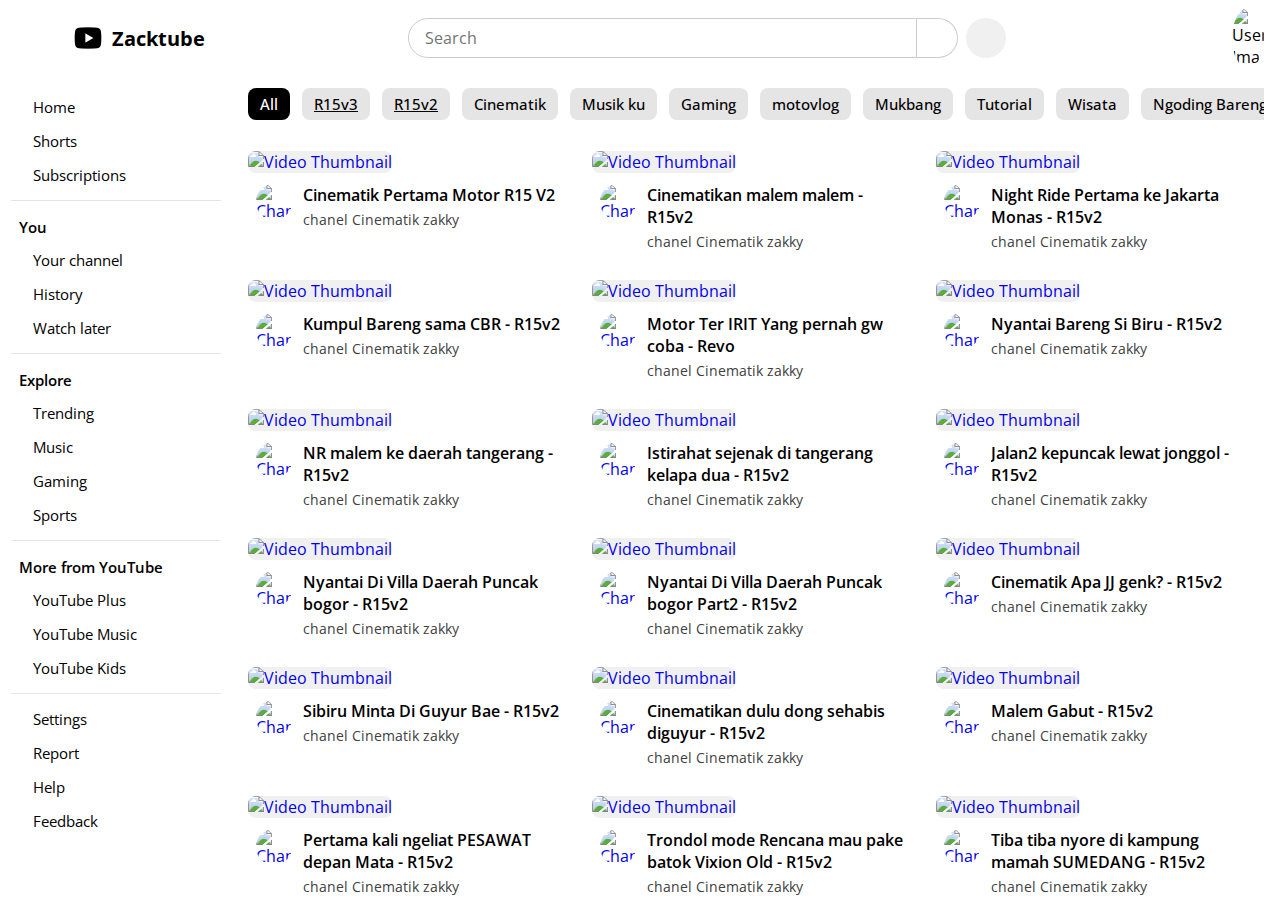
==== index.html @ d4128d21 "Add files via upload" ====
<!DOCTYPE html>
<!-- Coding By CodingNepal - www.codingnepalweb.com -->
<html lang="en">
  <head>
    <meta charset="UTF-8" />
    <meta name="viewport" content="width=device-width, initial-scale=1.0" />
    <title>ZackTube Site</title>
    <!-- Linking Unicons For Icons -->
    <link rel="stylesheet" href="https://unicons.iconscout.com/release/v4.0.8/css/line.css" />
    <link rel="stylesheet" href="style.css" />
  </head>
  <body class="sidebar-hidden">
    <div class="container">
      <!-- Header / Navbar -->
      <header>
        <nav class="navbar">
          <div class="nav-section nav-left">
            <button class="nav-button menu-button">
              <i class="uil uil-bars"></i>
            </button>
            <a href="#" class="nav-logo">
              <img src="7.png" alt="Logo" class="logo-image" />
              <h2 class="logo-text">Zacktube</h2>
            </a>
          </div>

          <div class="nav-section">
            <button class="nav-button search-back-button" id="search-back-button">
              <i class="uil uil-arrow-left"></i>
            </button>
          </div>

          <div class="nav-section nav-center">
            <form action="#" class="search-form">
              <input type="search" placeholder="Search" class="search-input" required />
              <button class="nav-button search-button">
                <i class="uil uil-search"></i>
              </button>
            </form>
            <button class="nav-button mic-button">
              <i class="uil uil-microphone"></i>
            </button>
          </div>

          <div class="nav-section nav-right">
            <button class="nav-button search-button" id="search-button">
              <i class="uil uil-search"></i>
            </button>
            <button class="nav-button theme-button">
              <i class="uil uil-moon"></i>
            </button>
            <img src="images/user.jpg" alt="User Image" class="user-image" />
          </div>
        </nav>
      </header>

      <!-- Main Layout -->
      <main class="main-layout">
        <div class="screen-overlay"></div>

        <!-- Sidebar -->
        <aside class="sidebar">
          <div class="nav-section nav-left">
            <button class="nav-button menu-button">
              <i class="uil uil-bars"></i>
            </button>
            <a href="#" class="nav-logo">
              <img src="images/logo.jpg
              
              
              
              
              
              
              
              
              
              
              
              
              
            
              " alt="Logo" class="logo-image" />
              <h2 class="logo-text">ZackTube</h2>
            </a>
          </div>

          <div class="links-container">
            <div class="link-section">
              <a href="[base64].html" class="link-item"> <i class="uil uil-estate"></i> Home </a>
              <a href="#" class="link-item"> <i class="uil uil-video"></i> Shorts </a>
              <a href="#" class="link-item"> <i class="uil uil-tv-retro"></i> Subscriptions </a>
            </div>
            <div class="section-separator"></div>

            <div class="link-section">
              <h4 class="section-title">You</h4>
              <a href="#" class="link-item"> <i class="uil uil-user-square"></i> Your channel </a>
              <a href="#" class="link-item"> <i class="uil uil-history"></i> History </a>
              <a href="#" class="link-item"> <i class="uil uil-clock"></i> Watch later </a>
            </div>
            <div class="section-separator"></div>

            <div class="link-section">
              <h4 class="section-title">Explore</h4>
              <a href="#" class="link-item"> <i class="uil uil-fire"></i> Trending </a>
              <a href="#" class="link-item"> <i class="uil uil-music"></i> Music </a>
              <a href="#" class="link-item"> <i class="uil uil-basketball"></i> Gaming </a>
              <a href="#" class="link-item"> <i class="uil uil-trophy"></i> Sports </a>
            </div>
            <div class="section-separator"></div>

            <div class="link-section">
              <h4 class="section-title">More from YouTube</h4>
              <a href="#" class="link-item"> <i class="uil uil-shield-plus"></i> YouTube Plus </a>
              <a href="#" class="link-item"> <i class="uil uil-headphones-alt"></i> YouTube Music </a>
              <a href="#" class="link-item"> <i class="uil uil-airplay"></i> YouTube Kids </a>
            </div>
            <div class="section-separator"></div>

            <div class="link-section">
              <a href="#" class="link-item"> <i class="uil uil-setting"></i> Settings </a>
              <a href="#" class="link-item"> <i class="uil uil-file-medical-alt"></i> Report </a>
              <a href="#" class="link-item"> <i class="uil uil-question-circle"></i> Help </a>
              <a href="#" class="link-item"> <i class="uil uil-exclamation-triangle"></i> Feedback </a>
            </div>
          </div>
        </aside>

        <div class="content-wrapper">
          <!-- Category List -->
          <div class="category-list">
            <button class="category-button active">All</button>
            
            <a href="R15v3_Categori.html" class="category-button">R15v3</a>
            <a href="R15v2_Categori.html" class="category-button">R15v2</a>
            <button class="category-button">Cinematik</button>
            <button class="category-button">Musik ku</button>
            <button class="category-button">Gaming</button>
            <button class="category-button">motovlog</button>
            <button class="category-button">Mukbang</button>
            <button class="category-button">Tutorial</button>
            <button class="category-button">Wisata</button>
            <button class="category-button">Ngoding Bareng yuk</button>
            <button class="category-button">Dangdutan</button>
            <button class="category-button">Religi</button>
            <button class="category-button">Supra GTR</button>
            <button class="category-button">Cb150r</button>
            <button class="category-button">Pulsar Ns200</button>
          </div>

          <!-- Video List -->
          <div class="video-list">
            <a href="playback/my video/R15v2/1.mp4" class="video-card">
              <div class="thumbnail-container">
                <img src="image_video/R15V2/1.png" alt="Video Thumbnail" class="thumbnail" />
                <p class="duration"></p>
              </div>
              <div class="video-info">
                <img src="profile.jpg" alt="Channel Logo" class="icon" />
                <div class="video-details">
                  <h2 class="title">Cinematik Pertama Motor R15 V2</h2>
                  <p class="channel-name">chanel Cinematik zakky</p>
                  <p class="views"></p>
                </div>
              </div>
            </a>
              <a href="playback/my video/R15v2/2.mp4" class="video-card">
                <div class="thumbnail-container">
                  <img src="image_video/R15V2/2.png" alt="Video Thumbnail" class="thumbnail" />
                  <p class="duration"></p>
                </div>
                <div class="video-info">
                  <img src="profile.jpg" alt="Channel Logo" class="icon" />
                  <div class="video-details">
                    <h2 class="title">Cinematikan malem malem - R15v2</h2>
                    <p class="channel-name">chanel Cinematik zakky</p>
                    <p class="views"></p>
                  </div>
                </div>
              </a>
              <a href="playback/my video/R15v2/3.mp4" class="video-card">
                <div class="thumbnail-container">
                  <img src="image_video/R15V2/3.png" alt="Video Thumbnail" class="thumbnail" />
                  <p class="duration"></p>
                </div>
                <div class="video-info">
                  <img src="profile.jpg" alt="Channel Logo" class="icon" />
                  <div class="video-details">
                    <h2 class="title">Night Ride Pertama ke Jakarta Monas - R15v2</h2>
                    <p class="channel-name">chanel Cinematik zakky</p>
                    <p class="views"></p>
                  </div>
                </div>
              </a>
              <a href="playback/my video/R15v2/4.mp4" class="video-card">
                <div class="thumbnail-container">
                  <img src="image_video/R15V2/4.png" alt="Video Thumbnail" class="thumbnail" />
                  <p class="duration"></p>
                </div>
                <div class="video-info">
                  <img src="profile.jpg" alt="Channel Logo" class="icon" />
                  <div class="video-details">
                    <h2 class="title">Kumpul Bareng sama CBR - R15v2</h2>
                    <p class="channel-name">chanel Cinematik zakky</p>
                    <p class="views"></p>
                  </div>
                </div>
              </a>
              <a href="playback/my video/R15v2/5.mp4" class="video-card">
                <div class="thumbnail-container">
                  <img src="image_video/R15V2/5.png" alt="Video Thumbnail" class="thumbnail" />
                  <p class="duration"></p>
                </div>
                <div class="video-info">
                  <img src="profile.jpg" alt="Channel Logo" class="icon" />
                  <div class="video-details">
                    <h2 class="title">Motor Ter IRIT Yang pernah gw coba - Revo</h2>
                    <p class="channel-name">chanel Cinematik zakky</p>
                    <p class="views"></p>
                  </div>
                </div>
              </a>
              <a href="playback/my video/R15v2/6.mp4" class="video-card">
                <div class="thumbnail-container">
                  <img src="image_video/R15V2/6.png" alt="Video Thumbnail" class="thumbnail" />
                  <p class="duration"></p>
                </div>
                <div class="video-info">
                  <img src="profile.jpg" alt="Channel Logo" class="icon" />
                  <div class="video-details">
                    <h2 class="title">Nyantai Bareng Si Biru - R15v2</h2>
                    <p class="channel-name">chanel Cinematik zakky</p>
                    <p class="views"></p>
                  </div>
                </div>
              </a>
              <a href="playback/my video/R15v2/7.mp4" class="video-card">
                <div class="thumbnail-container">
                  <img src="image_video/R15V2/7.png" alt="Video Thumbnail" class="thumbnail" />
                  <p class="duration"></p>
                </div>
                <div class="video-info">
                  <img src="profile.jpg" alt="Channel Logo" class="icon" />
                  <div class="video-details">
                    <h2 class="title">NR malem ke daerah tangerang - R15v2</h2>
                    <p class="channel-name">chanel Cinematik zakky</p>
                    <p class="views"></p>
                  </div>
                </div>
              </a>
              <a href="playback/my video/R15v2/8.mp4" class="video-card">
                <div class="thumbnail-container">
                  <img src="image_video/R15V2/8.png" alt="Video Thumbnail" class="thumbnail" />
                  <p class="duration"></p>
                </div>
                <div class="video-info">
                  <img src="profile.jpg" alt="Channel Logo" class="icon" />
                  <div class="video-details">
                    <h2 class="title">Istirahat sejenak di tangerang kelapa dua - R15v2</h2>
                    <p class="channel-name">chanel Cinematik zakky</p>
                    <p class="views"></p>
                  </div>
                </div>
              </a>
              <a href="playback/my video/R15v2/9.mp4" class="video-card">
                <div class="thumbnail-container">
                  <img src="image_video/R15V2/9.png" alt="Video Thumbnail" class="thumbnail" />
                  <p class="duration"></p>
                </div>
                <div class="video-info">
                  <img src="profile.jpg" alt="Channel Logo" class="icon" />
                  <div class="video-details">
                    <h2 class="title">Jalan2 kepuncak lewat jonggol - R15v2</h2>
                    <p class="channel-name">chanel Cinematik zakky</p>
                    <p class="views"></p>
                  </div>
                </div>
              </a>
              <a href="playback/my video/R15v2/10.mp4" class="video-card">
                <div class="thumbnail-container">
                  <img src="image_video/R15V2/10.png" alt="Video Thumbnail" class="thumbnail" />
                  <p class="duration"></p>
                </div>
                <div class="video-info">
                  <img src="profile.jpg" alt="Channel Logo" class="icon" />
                  <div class="video-details">
                    <h2 class="title">Nyantai Di Villa Daerah Puncak bogor - R15v2</h2>
                    <p class="channel-name">chanel Cinematik zakky</p>
                    <p class="views"></p>
                  </div>
                </div>
              </a>
              <a href="playback/my video/R15v2/11.mp4" class="video-card">
                <div class="thumbnail-container">
                  <img src="image_video/R15V2/11.png" alt="Video Thumbnail" class="thumbnail" />
                  <p class="duration"></p>
                </div>
                <div class="video-info">
                  <img src="profile.jpg" alt="Channel Logo" class="icon" />
                  <div class="video-details">
                    <h2 class="title">Nyantai Di Villa Daerah Puncak bogor Part2 - R15v2</h2>
                    <p class="channel-name">chanel Cinematik zakky</p>
                    <p class="views"></p>
                  </div>
                </div>
              </a>
              <a href="playback/my video/R15v2/12.mp4" class="video-card">
                <div class="thumbnail-container">
                  <img src="image_video/R15V2/12.png" alt="Video Thumbnail" class="thumbnail" />
                  <p class="duration"></p>
                </div>
                <div class="video-info">
                  <img src="profile.jpg" alt="Channel Logo" class="icon" />
                  <div class="video-details">
                    <h2 class="title">Cinematik Apa JJ genk? - R15v2</h2>
                    <p class="channel-name">chanel Cinematik zakky</p>
                    <p class="views"></p>
                  </div>
                </div>
              </a>
              <a href="playback/my video/R15v2/13.mp4" class="video-card">
                <div class="thumbnail-container">
                  <img src="image_video/R15V2/13.png" alt="Video Thumbnail" class="thumbnail" />
                  <p class="duration"></p>
                </div>
                <div class="video-info">
                  <img src="profile.jpg" alt="Channel Logo" class="icon" />
                  <div class="video-details">
                    <h2 class="title">Sibiru Minta Di Guyur Bae - R15v2</h2>
                    <p class="channel-name">chanel Cinematik zakky</p>
                    <p class="views"></p>
                  </div>
                </div>
              </a>
              <a href="playback/my video/R15v2/14.mp4" class="video-card">
                <div class="thumbnail-container">
                  <img src="image_video/R15V2/14.png" alt="Video Thumbnail" class="thumbnail" />
                  <p class="duration"></p>
                </div>
                <div class="video-info">
                  <img src="profile.jpg" alt="Channel Logo" class="icon" />
                  <div class="video-details">
                    <h2 class="title">Cinematikan dulu dong sehabis diguyur - R15v2</h2>
                    <p class="channel-name">chanel Cinematik zakky</p>
                    <p class="views"></p>
                  </div>
                </div>
              </a>
              <a href="playback/my video/R15v2/15.mp4" class="video-card">
                <div class="thumbnail-container">
                  <img src="image_video/R15V2/15.png" alt="Video Thumbnail" class="thumbnail" />
                  <p class="duration"></p>
                </div>
                <div class="video-info">
                  <img src="profile.jpg" alt="Channel Logo" class="icon" />
                  <div class="video-details">
                    <h2 class="title">Malem Gabut - R15v2</h2>
                    <p class="channel-name">chanel Cinematik zakky</p>
                    <p class="views"></p>
                  </div>
                </div>
              </a>
              <a href="playback/my video/R15v2/16.mp4" class="video-card">
                <div class="thumbnail-container">
                  <img src="image_video/R15V2/16.png" alt="Video Thumbnail" class="thumbnail" />
                  <p class="duration"></p>
                </div>
                <div class="video-info">
                  <img src="profile.jpg" alt="Channel Logo" class="icon" />
                  <div class="video-details">
                    <h2 class="title">Pertama kali ngeliat PESAWAT depan Mata - R15v2</h2>
                    <p class="channel-name">chanel Cinematik zakky</p>
                    <p class="views"></p>
                  </div>
                </div>
              </a>
              <a href="playback/my video/R15v2/17.mp4" class="video-card">
                <div class="thumbnail-container">
                  <img src="image_video/R15V2/17.png" alt="Video Thumbnail" class="thumbnail" />
                  <p class="duration"></p>
                </div>
                <div class="video-info">
                  <img src="profile.jpg" alt="Channel Logo" class="icon" />
                  <div class="video-details">
                    <h2 class="title">Trondol mode Rencana mau pake batok Vixion Old - R15v2</h2>
                    <p class="channel-name">chanel Cinematik zakky</p>
                    <p class="views"></p>
                  </div>
                </div>
              </a>
              <a href="playback/my video/R15v2/18.mp4" class="video-card">
                <div class="thumbnail-container">
                  <img src="image_video/R15V2/18.png" alt="Video Thumbnail" class="thumbnail" />
                  <p class="duration"></p>
                </div>
                <div class="video-info">
                  <img src="profile.jpg" alt="Channel Logo" class="icon" />
                  <div class="video-details">
                    <h2 class="title">Tiba tiba nyore di kampung mamah SUMEDANG - R15v2</h2>
                    <p class="channel-name">chanel Cinematik zakky</p>
                    <p class="views"></p>
                  </div>
                </div>
              </a>
              <a href="playback/my video/R15v2/19.mp4" class="video-card">
                <div class="thumbnail-container">
                  <img src="image_video/R15V2/19.png" alt="Video Thumbnail" class="thumbnail" />
                  <p class="duration"></p>
                </div>
                <div class="video-info">
                  <img src="profile.jpg" alt="Channel Logo" class="icon" />
                  <div class="video-details">
                    <h2 class="title">Sumedang Emng bukan Maen - R15v2</h2>
                    <p class="channel-name">chanel Cinematik zakky</p>
                    <p class="views"></p>
                  </div>
                </div>
              </a>
              <a href="playback/my video/R15v2/20.mp4" class="video-card">
                <div class="thumbnail-container">
                  <img src="image_video/R15V2/20.png" alt="Video Thumbnail" class="thumbnail" />
                  <p class="duration"></p>
                </div>
                <div class="video-info">
                  <img src="profile.jpg" alt="Channel Logo" class="icon" />
                  <div class="video-details">
                    <h2 class="title">Ga kapok kapok Cinematikan Disini - R15v2</h2>
                    <p class="channel-name">chanel Cinematik zakky</p>
                    <p class="views"></p>
                  </div>
                </div>
              </a>
              <a href="playback/my video/R15v2/21.mp4" class="video-card">
                <div class="thumbnail-container">
                  <img src="image_video/R15V2/21.png" alt="Video Thumbnail" class="thumbnail" />
                  <p class="duration"></p>
                </div>
                <div class="video-info">
                  <img src="profile.jpg" alt="Channel Logo" class="icon" />
                  <div class="video-details">
                    <h2 class="title">Sejuknya pagi pagi di appartemen Kamala Lagoon</h2>
                    <p class="channel-name">chanel Cinematik zakky</p>
                    <p class="views"></p>
                  </div>
                </div>
              </a>
              <a href="playback/my video/R15v2/22.mp4" class="video-card">
                <div class="thumbnail-container">
                  <img src="image_video/R15V2/22.png" alt="Video Thumbnail" class="thumbnail" />
                  <p class="duration"></p>
                </div>
                <div class="video-info">
                  <img src="profile.jpg" alt="Channel Logo" class="icon" />
                  <div class="video-details">
                    <h2 class="title">Cinematik bareng si Oyen - R15v2</h2>
                    <p class="channel-name">chanel Cinematik zakky</p>
                    <p class="views"></p>
                  </div>
                </div>
              </a>
              <a href="playback/my video/R15v2/23.mp4" class="video-card">
                <div class="thumbnail-container">
                  <img src="image_video/R15V2/23.png" alt="Video Thumbnail" class="thumbnail" />
                  <p class="duration"></p>
                </div>
                <div class="video-info">
                  <img src="profile.jpg" alt="Channel Logo" class="icon" />
                  <div class="video-details">
                    <h2 class="title">Lagi pengen yang ceper ceper - R15v2</h2>
                    <p class="channel-name">chanel Cinematik zakky</p>
                    <p class="views"></p>
                  </div>
                </div>
              </a>
              <a href="playback/my video/R15v2/24.mp4" class="video-card">
                <div class="thumbnail-container">
                  <img src="image_video/R15V2/24.png" alt="Video Thumbnail" class="thumbnail" />
                  <p class="duration"></p>
                </div>
                <div class="video-info">
                  <img src="profile.jpg" alt="Channel Logo" class="icon" />
                  <div class="video-details">
                    <h2 class="title">Iso lahh kyo ngene iki - R15v2</h2>
                    <p class="channel-name">chanel Cinematik zakky</p>
                    <p class="views"></p>
                  </div>
                </div>
              </a>
              <a href="playback/my video/R15v2/25.mp4" class="video-card">
                <div class="thumbnail-container">
                  <img src="image_video/R15V2/25.png" alt="Video Thumbnail" class="thumbnail" />
                  <p class="duration"></p>
                </div>
                <div class="video-info">
                  <img src="profile.jpg" alt="Channel Logo" class="icon" />
                  <div class="video-details">
                    <h2 class="title">Kangen Jalan ke Puncak bogor - R15v2</h2>
                    <p class="channel-name">chanel Cinematik zakky</p>
                    <p class="views"></p>
                  </div>
                </div>
              </a>
              <a href="playback/my video/R15v2/26.mp4" class="video-card">
                <div class="thumbnail-container">
                  <img src="image_video/R15V2/26.png" alt="Video Thumbnail" class="thumbnail" />
                  <p class="duration"></p>
                </div>
                <div class="video-info">
                  <img src="profile.jpg" alt="Channel Logo" class="icon" />
                  <div class="video-details">
                    <h2 class="title">Udaranya beda banget ini seger banget - R15v2</h2>
                    <p class="channel-name">chanel Cinematik zakky</p>
                    <p class="views"></p>
                  </div>
                </div>
              </a>
              <a href="playback/my video/R15v2/27.mp4" class="video-card">
                <div class="thumbnail-container">
                  <img src="image_video/R15V2/27.png" alt="Video Thumbnail" class="thumbnail" />
                  <p class="duration"></p>
                </div>
                <div class="video-info">
                  <img src="profile.jpg" alt="Channel Logo" class="icon" />
                  <div class="video-details">
                    <h2 class="title">Nyantai Arah pulang ke cikarang dari sumedang - R15v2</h2>
                    <p class="channel-name">chanel Cinematik zakky</p>
                    <p class="views"></p>
                  </div>
                </div>
              </a>
                <a href="playback/my video/r15v3/1.mp4" class="video-card">
                  <div class="thumbnail-container">
                    <img src="image_video/R15v3/1.png" alt="Video Thumbnail" class="thumbnail" />
                    <p class="duration"></p>
                  </div>
                  <div class="video-info">
                    <img src="profile.jpg" alt="Channel Logo" class="icon" />
                    <div class="video-details">
                      <h2 class="title">Cinematik Pertama Motor R15 V3</h2>
                      <p class="channel-name">chanel Cinematik zakky</p>
                      <p class="views"></p>
                    </div>
                  </div>
                </a>
                  <a href="playback/my video/r15v3/2.mp4" class="video-card">
                    <div class="thumbnail-container">
                      <img src="image_video/R15v3/2.png" alt="Video Thumbnail" class="thumbnail" />
                      <p class="duration"></p>
                    </div>
                    <div class="video-info">
                      <img src="profile.jpg" alt="Channel Logo" class="icon" />
                      <div class="video-details">
                        <h2 class="title">Masih Standart BosQ - R15v3</h2>
                        <p class="channel-name">chanel Cinematik zakky</p>
                        <p class="views"></p>
                      </div>
                    </div>
                  </a>
                  <a href="playback/my video/r15v3/3.mp4" class="video-card">
                    <div class="thumbnail-container">
                      <img src="image_video/R15v3/3.png" alt="Video Thumbnail" class="thumbnail" />
                      <p class="duration"></p>
                    </div>
                    <div class="video-info">
                      <img src="profile.jpg" alt="Channel Logo" class="icon" />
                      <div class="video-details">
                        <h2 class="title">Night Ride Pertama ke Jakarta - R15v3</h2>
                        <p class="channel-name">chanel Cinematik zakky</p>
                        <p class="views"></p>
                      </div>
                    </div>
                  </a>
                  <a href="playback/my video/r15v3/4.mp4" class="video-card">
                    <div class="thumbnail-container">
                      <img src="image_video/R15v3/4.png" alt="Video Thumbnail" class="thumbnail" />
                      <p class="duration"></p>
                    </div>
                    <div class="video-info">
                      <img src="profile.jpg" alt="Channel Logo" class="icon" />
                      <div class="video-details">
                        <h2 class="title">Tempat paling enak buat ngilangin Stres ama nih motor- R15v3</h2>
                        <p class="channel-name">chanel Cinematik zakky</p>
                        <p class="views"></p>
                      </div>
                    </div>
                  </a>
                  <a href="playback/my video/r15v3/5.mp4" class="video-card">
                    <div class="thumbnail-container">
                      <img src="image_video/R15v3/5.png" alt="Video Thumbnail" class="thumbnail" />
                      <p class="duration"></p>
                    </div>
                    <div class="video-info">
                      <img src="profile.jpg" alt="Channel Logo" class="icon" />
                      <div class="video-details">
                        <h2 class="title">Masih Standart BosQ - R15v3</h2>
                        <p class="channel-name">chanel Cinematik zakky</p>
                        <p class="views"></p>
                      </div>
                    </div>
                  </a>
                  <a href="playback/my video/r15v3/6.mp4" class="video-card">
                    <div class="thumbnail-container">
                      <img src="image_video/R15v3/6.png" alt="Video Thumbnail" class="thumbnail" />
                      <p class="duration"></p>
                    </div>
                    <div class="video-info">
                      <img src="profile.jpg" alt="Channel Logo" class="icon" />
                      <div class="video-details">
                        <h2 class="title">Masih Standart BosQ - R15v3</h2>
                        <p class="channel-name">chanel Cinematik zakky</p>
                        <p class="views"></p>
                      </div>
                    </div>
                  </a>
                  <a href="playback/my video/r15v3/7.mp4" class="video-card">
                    <div class="thumbnail-container">
                      <img src="image_video/R15v3/7.png" alt="Video Thumbnail" class="thumbnail" />
                      <p class="duration"></p>
                    </div>
                    <div class="video-info">
                      <img src="profile.jpg" alt="Channel Logo" class="icon" />
                      <div class="video-details">
                        <h2 class="title">Masih Standart BosQ - R15v3</h2>
                        <p class="channel-name">chanel Cinematik zakky</p>
                        <p class="views"></p>
                      </div>
                    </div>
                  </a>
                  <a href="playback/my video/r15v3/8.mp4" class="video-card">
                    <div class="thumbnail-container">
                      <img src="image_video/R15v3/8.png" alt="Video Thumbnail" class="thumbnail" />
                      <p class="duration"></p>
                    </div>
                    <div class="video-info">
                      <img src="profile.jpg" alt="Channel Logo" class="icon" />
                      <div class="video-details">
                        <h2 class="title">Masih Standart BosQ - R15v3</h2>
                        <p class="channel-name">chanel Cinematik zakky</p>
                        <p class="views"></p>
                      </div>
                    </div>
                  </a>
                  <a href="playback/my video/r15v3/9.mp4" class="video-card">
                    <div class="thumbnail-container">
                      <img src="image_video/R15v3/9.png" alt="Video Thumbnail" class="thumbnail" />
                      <p class="duration"></p>
                    </div>
                    <div class="video-info">
                      <img src="profile.jpg" alt="Channel Logo" class="icon" />
                      <div class="video-details">
                        <h2 class="title">Masih Standart BosQ - R15v3</h2>
                        <p class="channel-name">chanel Cinematik zakky</p>
                        <p class="views"></p>
                      </div>
                    </div>
                  </a>
                  <a href="playback/my video/r15v3/10.mp4" class="video-card">
                    <div class="thumbnail-container">
                      <img src="image_video/R15v3/10.png" alt="Video Thumbnail" class="thumbnail" />
                      <p class="duration"></p>
                    </div>
                    <div class="video-info">
                      <img src="profile.jpg" alt="Channel Logo" class="icon" />
                      <div class="video-details">
                        <h2 class="title">Masih Standart BosQ - R15v3</h2>
                        <p class="channel-name">chanel Cinematik zakky</p>
                        <p class="views"></p>
                      </div>
                    </div>
                  </a>
              </div>
            </div>
          </div>
        </div>
      </main>
    </div>

    <!-- Linking custom script -->
    <script src="script.js"></script>
  </body>
</html>
---- style.css ----
/* Importing Google Font - Open Sans */
@import url("https://fonts.googleapis.com/css2?family=Open+Sans:wght@400;500;600;700&display=swap");

* {
  margin: 0;
  padding: 0;
  box-sizing: border-box;
  font-family: "Open Sans", sans-serif;
}

/* Color variables for light theme */
:root {
  --white-color: #fff;
  --black-color: #000;
  --light-white-color: #f0f0f0;
  --light-gray-color: #e5e5e5;
  --border-color: #ccc;
  --primary-color: #3b82f6;
  --secondary-color: #404040;
  --overlay-dark-color: rgba(0, 0, 0, 0.6);
}

/* Color variables for dark theme */
.dark-mode {
  --white-color: #171717;
  --black-color: #d4d4d4;
  --light-white-color: #333;
  --light-gray-color: #404040;
  --border-color: #808080;
  --secondary-color: #d4d4d4;
}

body {
  background: var(--white-color);
}

.container {
  display: flex;
  overflow: hidden;
  max-height: 100vh;
  flex-direction: column;
}

header,
.sidebar .nav-left,
.category-list {
  position: sticky;
  top: 0;
  z-index: 10;
  background: var(--white-color);
}

.navbar {
  display: flex;
  gap: 32px;
  align-items: center;
  padding: 8px 16px;
  justify-content: space-between;
}

:where(.navbar, .sidebar) .nav-section {
  gap: 16px;
}

:where(.navbar, .sidebar) :where(.nav-section, .nav-logo, .search-form) {
  display: flex;
  align-items: center;
}

:where(.navbar, .sidebar) :where(.logo-image, .user-image) {
  width: 32px;
  cursor: pointer;
  border-radius: 50%;
}

:where(.navbar, .sidebar) .nav-section .nav-button {
  border: none;
  height: 40px;
  width: 40px;
  cursor: pointer;
  background: none;
  border-radius: 50%;
}

:where(.navbar, .sidebar) .nav-section .nav-button:hover {
  background: var(--light-gray-color) !important;
}

:where(.navbar, .sidebar) .nav-button i {
  font-size: 1.5rem;
  display: flex;
  color: var(--black-color);
  align-items: center;
  justify-content: center;
}

:where(.navbar, .sidebar) .nav-logo {
  display: flex;
  gap: 8px;
  text-decoration: none;
}

:where(.navbar, .sidebar) .nav-logo .logo-text {
  color: var(--black-color);
  font-size: 1.25rem;
}

.navbar .search-back-button {
  display: none;
}

.navbar .nav-center {
  gap: 8px;
  width: 100%;
  display: flex;
  justify-content: center;
}

.navbar .search-form {
  flex: 1;
  height: 40px;
  max-width: 550px;
}

.navbar .search-form .search-input {
  width: 100%;
  height: 100%;
  font-size: 1rem;
  padding: 0 16px;
  outline: none;
  color: var(--black-color);
  background: var(--white-color);
  border-radius: 49px 0 0 49px;
  border: 1px solid var(--border-color);
}

.navbar .search-form .search-input:focus {
  border-color: var(--primary-color);
}

.navbar .search-form .search-button {
  height: 40px;
  width: auto;
  padding: 0 20px;
  border-radius: 0 49px 49px 0;
  border: 1px solid var(--border-color);
  border-left: 0;
}

.navbar .nav-center .mic-button {
  background: var(--light-white-color);
}

.navbar .nav-right .search-button {
  display: none;
}

.main-layout {
  display: flex;
  overflow-y: auto;
  scrollbar-color: #a6a6a6 transparent;
}

.main-layout .sidebar {
  width: 280px;
  overflow: hidden;
  padding: 0 11px 0;
  background: var(--white-color);
}

.main-layout .sidebar .nav-left {
  display: none;
  padding: 8px 5px;
}

body.sidebar-hidden .main-layout .sidebar {
  width: 0;
  padding: 0;
}

.sidebar .links-container {
  padding: 16px 0 32px;
  overflow-y: auto;
  height: calc(100vh - 60px);
  scrollbar-width: thin;
  scrollbar-color: transparent transparent;
}

.sidebar .links-container:hover {
  scrollbar-color: #a6a6a6 transparent;
}

.sidebar .link-section {
  list-style: none;
}

.sidebar .link-section .link-item {
  display: flex;
  cursor: pointer;
  color: var(--black-color);
  white-space: nowrap;
  align-items: center;
  font-size: 0.938rem;
  padding: 5px 12px;
  margin-bottom: 4px;
  border-radius: 8px;
  text-decoration: none;
}

.sidebar .link-section .link-item:hover {
  background: var(--light-gray-color);
}

.sidebar .link-section .link-item i {
  font-size: 1.4rem;
  margin-right: 10px;
}

.sidebar .link-section .section-title {
  color: var(--black-color);
  font-weight: 600;
  font-size: 0.938rem;
  margin: 16px 0 8px 8px;
}

.sidebar .section-separator {
  height: 1px;
  margin: 10px 0;
  background: var(--light-gray-color);
}

.main-layout .content-wrapper {
  padding: 0 16px;
  overflow-x: hidden;
  width: 100%;
}

.content-wrapper .category-list {
  display: flex;
  overflow-x: auto;
  gap: 12px;
  padding: 12px 0 11px;
  scrollbar-width: none;
}

.category-list .category-button {
  border: none;
  cursor: pointer;
  font-weight: 500;
  font-size: 0.94rem;
  border-radius: 8px;
  white-space: nowrap;
  color: var(--black-color);
  padding: 6px 12px;
  background: var(--light-gray-color);
}

.category-list .category-button.active {
  color: var(--white-color);
  background: var(--black-color);
  pointer-events: none;
}

.dark-mode .category-list .category-button.active {
  filter: brightness(120%);
}

.category-list .category-button:not(.active):hover {
  background: var(--border-color);
}

.content-wrapper .video-list {
  display: grid;
  gap: 16px;
  padding: 20px 0 64px;
  grid-template-columns: repeat(auto-fill, minmax(300px, 1fr));
}

.content-wrapper .video-list .video-card {
  text-decoration: none;
}

.content-wrapper .video-list .video-card .thumbnail-container {
  position: relative;
}

.content-wrapper .video-list .video-card .thumbnail {
  width: 100%;
  object-fit: contain;
  border-radius: 8px;
  aspect-ratio: 16 / 9;
  background: var(--light-white-color);
}

.content-wrapper .video-list .video-card .duration {
  position: absolute;
  right: 10px;
  bottom: 12px;
  color: #fff;
  font-size: 0.875rem;
  padding: 0 5px;
  border-radius: 5px;
  background: var(--overlay-dark-color);
}

.content-wrapper .video-list .video-card .video-info {
  display: flex;
  gap: 11px;
  padding: 11px 8px;
}

.content-wrapper .video-list .video-card .icon {
  width: 36px;
  height: 36px;
  border-radius: 50%;
}

.content-wrapper .video-list .video-card .title {
  font-size: 1rem;
  color: var(--black-color);
  font-weight: 600;
  line-height: 1.375;
  overflow: hidden;
  display: -webkit-box;
  -webkit-box-orient: vertical;
  -webkit-line-clamp: 2;
}

.content-wrapper .video-list .video-card:hover .title {
  color: var(--primary-color);
}

.content-wrapper .video-list .video-card p {
  font-size: 0.875rem;
  color: var(--secondary-color);
}

.content-wrapper .video-list .video-card .channel-name {
  margin: 4px 0 2px;
}

/* Responsive media code for small devices */
@media (max-width: 768px) {

  .navbar {
    gap: 1rem;
  }

  .navbar .nav-center,
  body.show-mobile-search .navbar .nav-left,
  body.show-mobile-search .navbar .nav-right {
    display: none;
  }

  .navbar .nav-right .search-button,
  body.show-mobile-search .navbar .search-back-button,
  body.show-mobile-search .navbar .nav-center {
    display: flex;
    align-items: center;
    justify-content: center;
  }

  .main-layout .screen-overlay {
    position: absolute;
    left: 0;
    top: 0;
    z-index: 15;
    width: 100%;
    height: 100vh;
    background: var(--overlay-dark-color);
    transition: 0.2s ease;
  }

  body.sidebar-hidden .main-layout .screen-overlay {
    opacity: 0;
    pointer-events: none;
  }

  .main-layout .sidebar {
    position: absolute;
    left: 0;
    top: 0;
    z-index: 20;
    height: 100vh;
    transition: 0.2s ease;
  }

  body.sidebar-hidden .main-layout .sidebar {
    left: -280px;
  }

  .main-layout .sidebar .nav-left {
    display: flex;
  }
}
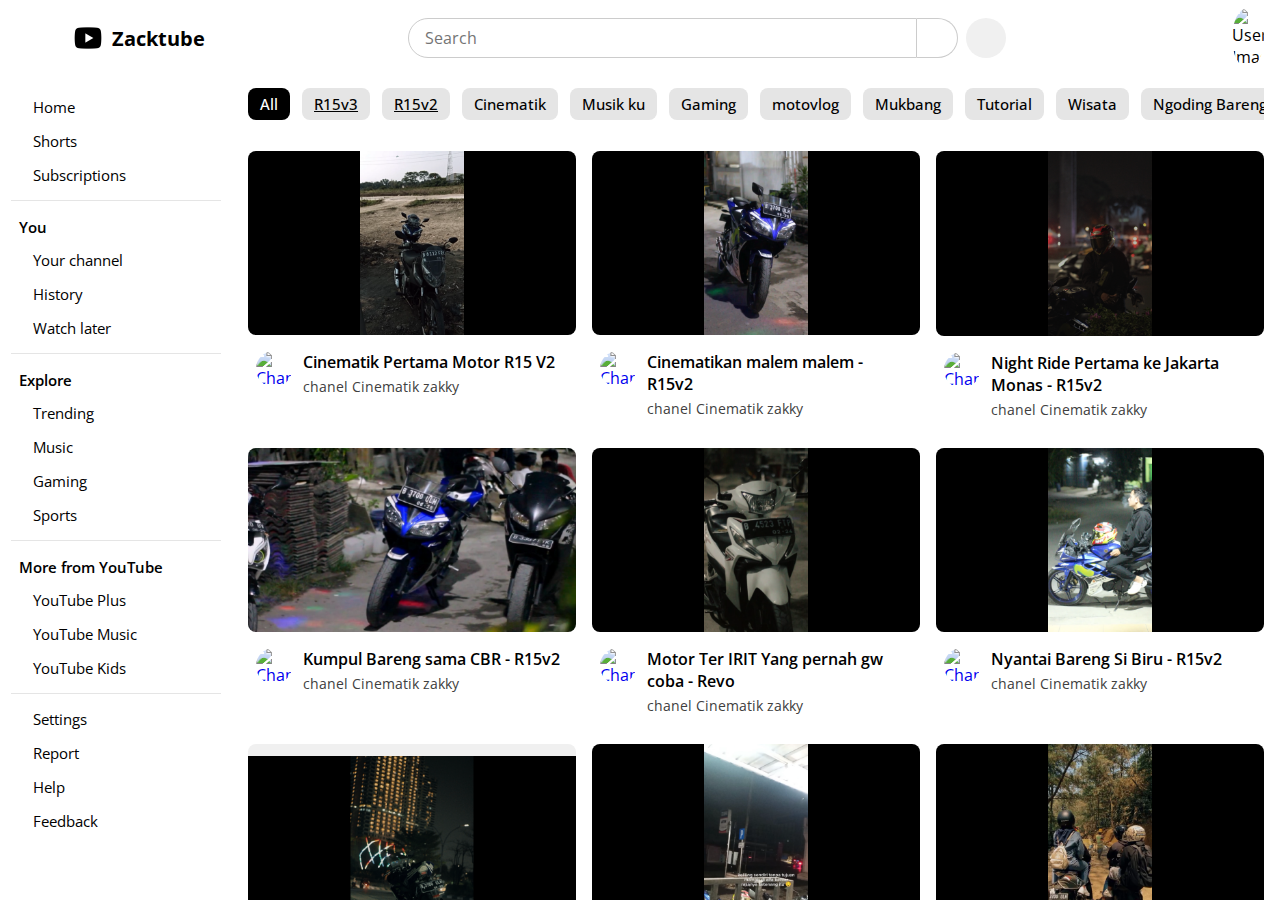
==== commit 00070021: "Update index.html" ====
--- a/index.html
+++ b/index.html
@@ -87,7 +87,7 @@
 
           <div class="links-container">
             <div class="link-section">
-              <a href="[base64].html" class="link-item"> <i class="uil uil-estate"></i> Home </a>
+              <a href="https://zackblacks.github.io/zackblacks/" class="link-item"> <i class="uil uil-estate"></i> Home </a>
               <a href="#" class="link-item"> <i class="uil uil-video"></i> Shorts </a>
               <a href="#" class="link-item"> <i class="uil uil-tv-retro"></i> Subscriptions </a>
             </div>
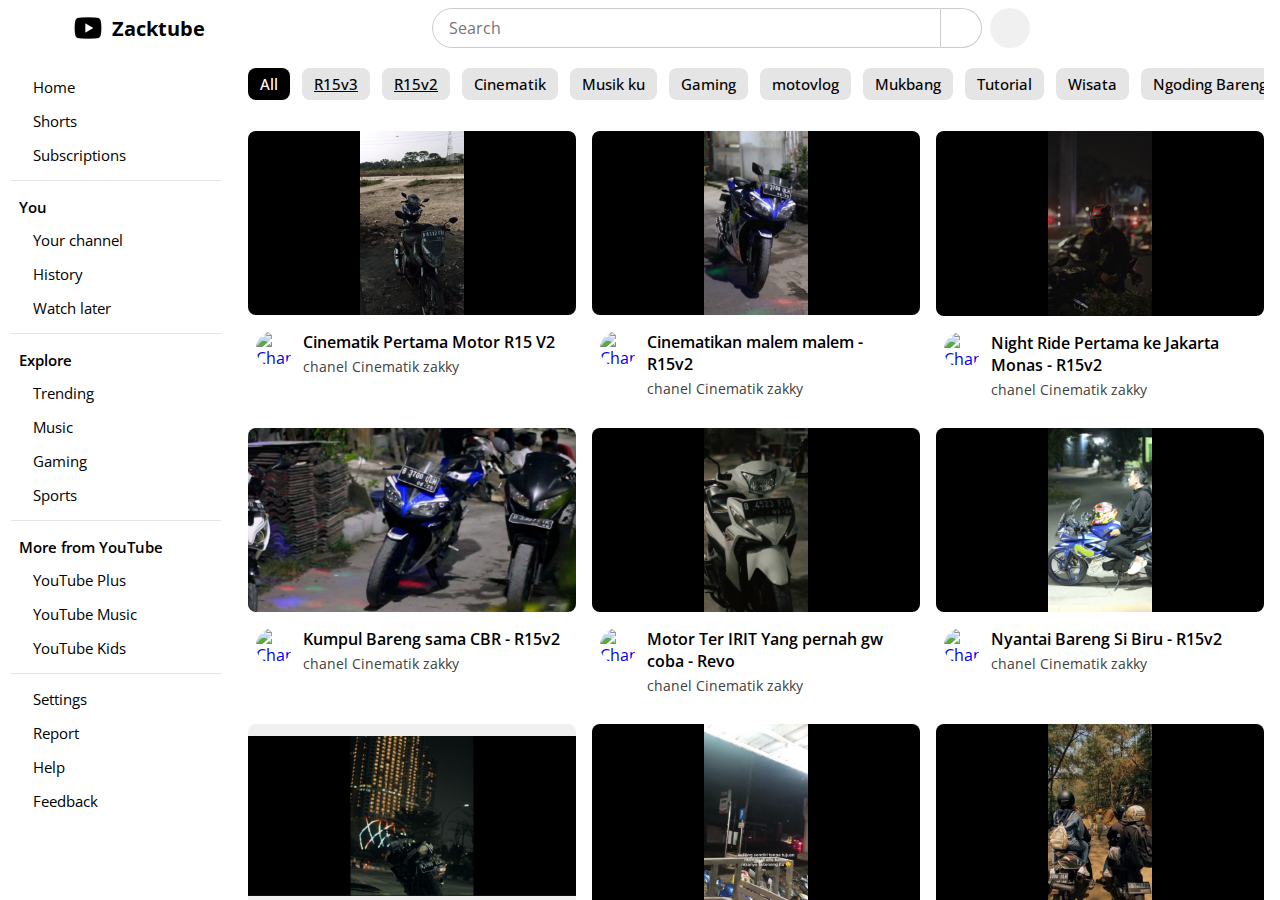
==== commit 68ccb67f: "Update index.html" ====
--- a/index.html
+++ b/index.html
@@ -49,7 +49,6 @@
             <button class="nav-button theme-button">
               <i class="uil uil-moon"></i>
             </button>
-            <img src="images/user.jpg" alt="User Image" class="user-image" />
           </div>
         </nav>
       </header>
@@ -65,22 +64,7 @@
               <i class="uil uil-bars"></i>
             </button>
             <a href="#" class="nav-logo">
-              <img src="images/logo.jpg
-              
-              
-              
-              
-              
-              
-              
-              
-              
-              
-              
-              
-              
-            
-              " alt="Logo" class="logo-image" />
+              <img src="7.png" alt="Logo" class="logo-image" />
               <h2 class="logo-text">ZackTube</h2>
             </a>
           </div>
